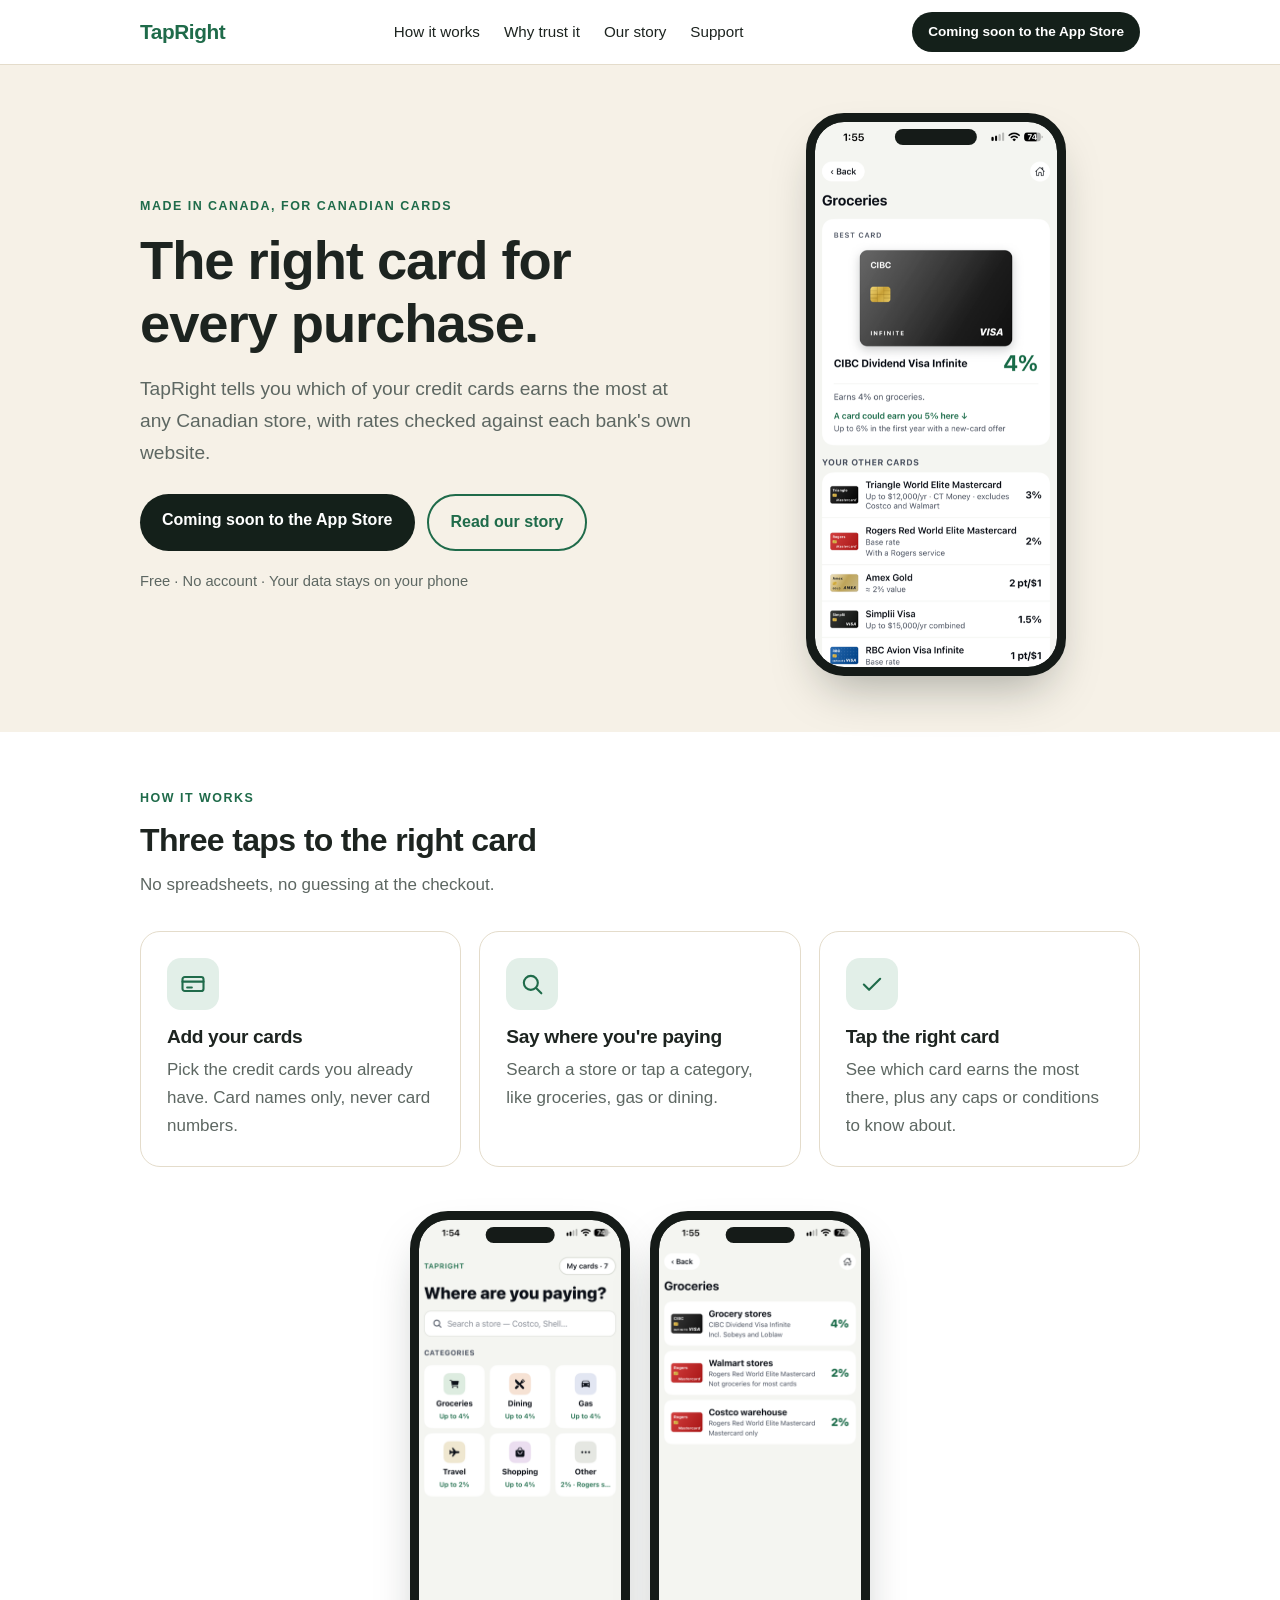
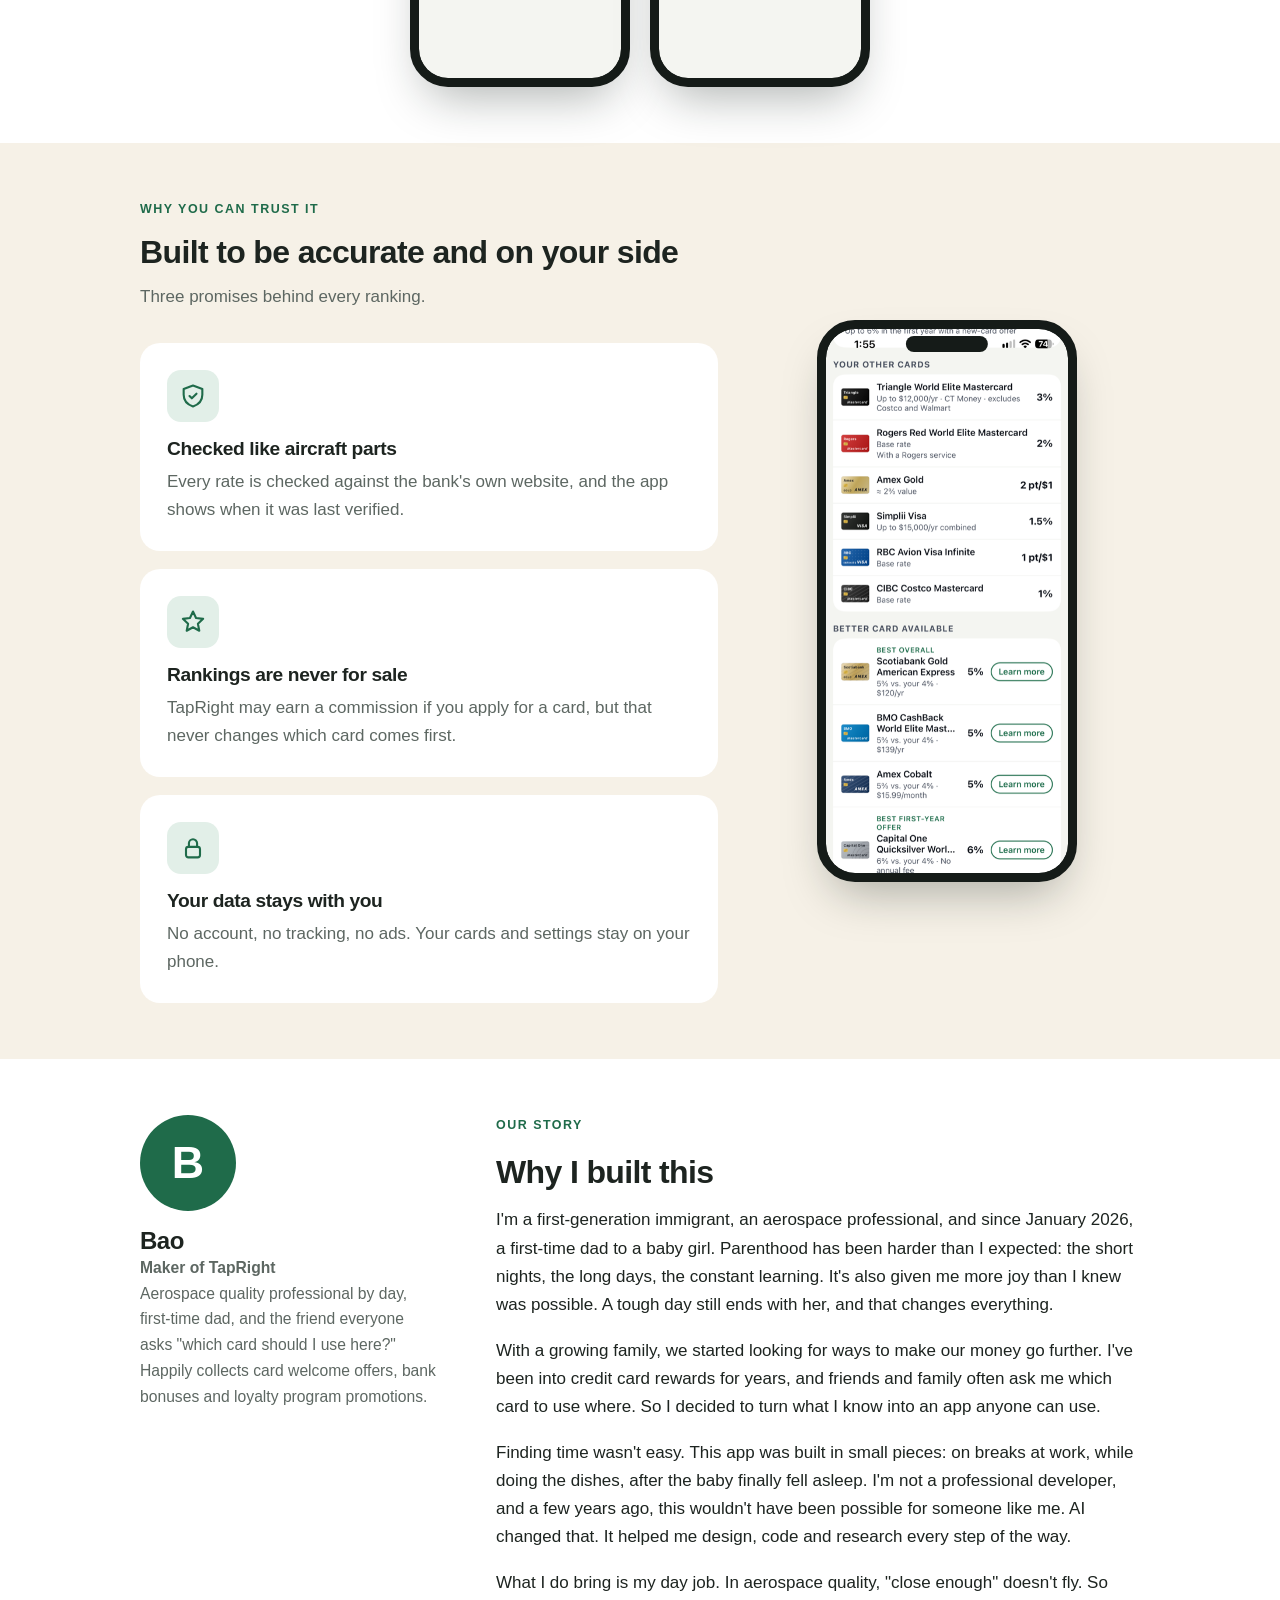
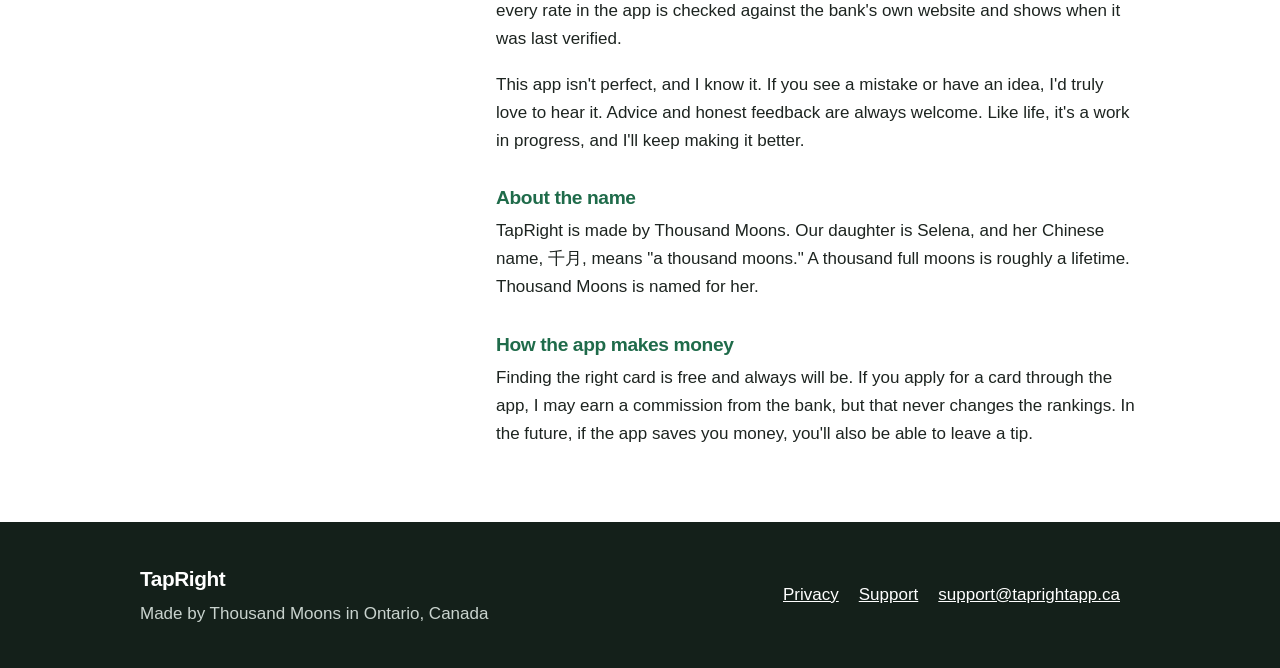
==== index.html @ f0b63909 "First version of TapRight website Co-Authored-By: Claude Sonnet 5.5 <noreply@anthropic.com>" ====
<!doctype html>
<html lang="en"><head><meta charset="utf-8"><meta name="viewport" content="width=device-width,initial-scale=1">
<title>TapRight – The right card for every purchase</title>
<meta name="description" content="TapRight tells you which of your credit cards earns the most at any Canadian store, with rates checked against each bank's own website.">
<link rel="stylesheet" href="style.css"></head><body>
<header class="site-header"><div class="wrap"><a class="brand" href="index.html">TapRight</a>
<nav><a href="index.html#how">How it works</a><a href="index.html#trust">Why trust it</a><a href="index.html#story">Our story</a><a href="support.html">Support</a></nav>
<a class="pill header-pill" href="index.html">Coming soon to the App Store</a></div></header>
<main>
<section class="beige hero"><div class="wrap">
<div>
<p class="label">Made in Canada, for Canadian cards</p>
<h1>The right card for every purchase.</h1>
<p class="lead">TapRight tells you which of your credit cards earns the most at any Canadian store, with rates checked against each bank's own website.</p>
<div class="btns"><span class="btn btn-dark">Coming soon to the App Store</span><a class="btn btn-ghost" href="#story">Read our story</a></div>
<p class="fine">Free · No account · Your data stays on your phone</p>
</div>
<div class="hero-art"><div class="phone"><img src="images/groceries.png" alt="TapRight showing the best card for groceries: CIBC Dividend Visa Infinite at 4%" width="432" height="934"></div></div>
</div></section>

<section id="how"><div class="wrap">
<p class="label">How it works</p><h2>Three taps to the right card</h2>
<p class="sub">No spreadsheets, no guessing at the checkout.</p>
<div class="cards">
<div class="card"><div class="icon"><svg viewBox="0 0 24 24" aria-hidden="true"><rect x="3" y="6" width="18" height="12" rx="2"/><path d="M3 10h18M7 15h4"/></svg></div><h3>Add your cards</h3><p>Pick the credit cards you already have. Card names only, never card numbers.</p></div>
<div class="card"><div class="icon"><svg viewBox="0 0 24 24" aria-hidden="true"><circle cx="11" cy="11" r="6"/><path d="M20 20l-4.5-4.5"/></svg></div><h3>Say where you're paying</h3><p>Search a store or tap a category, like groceries, gas or dining.</p></div>
<div class="card"><div class="icon"><svg viewBox="0 0 24 24" aria-hidden="true"><path d="M5 12.5l4.5 4.5L19 7.5"/></svg></div><h3>Tap the right card</h3><p>See which card earns the most there, plus any caps or conditions to know about.</p></div>
</div>
<div class="phones"><div class="phone"><img src="images/home.png" alt="TapRight home screen: Where are you paying?, with category tiles" width="432" height="934" loading="lazy"></div><div class="phone"><img src="images/group.png" alt="Groceries list showing the best card for grocery stores, Walmart and Costco" width="432" height="934" loading="lazy"></div></div>
</div></section>

<section id="trust" class="beige"><div class="wrap trust">
<div>
<p class="label">Why you can trust it</p><h2>Built to be accurate and on your side</h2>
<p class="sub">Three promises behind every ranking.</p>
<div class="cards">
<div class="card"><div class="icon"><svg viewBox="0 0 24 24" aria-hidden="true"><path d="M12 3l8 3v5c0 5-3.5 8.5-8 10-4.5-1.5-8-5-8-10V6z"/><path d="M9 12l2 2 4-4"/></svg></div><h3>Checked like aircraft parts</h3><p>Every rate is checked against the bank's own website, and the app shows when it was last verified.</p></div>
<div class="card"><div class="icon"><svg viewBox="0 0 24 24" aria-hidden="true"><path d="M12 3l2.6 5.6 6.1.7-4.5 4.2 1.2 6L12 16.5 6.6 19.5l1.2-6L3.3 9.3l6.1-.7z"/></svg></div><h3>Rankings are never for sale</h3><p>TapRight may earn a commission if you apply for a card, but that never changes which card comes first.</p></div>
<div class="card"><div class="icon"><svg viewBox="0 0 24 24" aria-hidden="true"><rect x="6" y="11" width="12" height="9" rx="2"/><path d="M8.5 11V8a3.5 3.5 0 017 0v3"/></svg></div><h3>Your data stays with you</h3><p>No account, no tracking, no ads. Your cards and settings stay on your phone.</p></div>
</div></div>
<div class="hero-art"><div class="phone"><img src="images/better-cards.png" alt="The Better card available list in TapRight" width="432" height="934" loading="lazy"></div></div>
</div></section>

<section id="story"><div class="wrap story">
<aside class="maker"><div class="avatar" aria-hidden="true">B</div><h3>Bao</h3><p class="role">Maker of TapRight</p>
<p>Aerospace quality professional by day, first-time dad, and the friend everyone asks "which card should I use here?" Happily collects card welcome offers, bank bonuses and loyalty program promotions.</p></aside>
<div class="story-text">
<p class="label">Our story</p><h2>Why I built this</h2>
<p>I'm a first-generation immigrant, an aerospace professional, and since January 2026, a first-time dad to a baby girl. Parenthood has been harder than I expected: the short nights, the long days, the constant learning. It's also given me more joy than I knew was possible. A tough day still ends with her, and that changes everything.</p>
<p>With a growing family, we started looking for ways to make our money go further. I've been into credit card rewards for years, and friends and family often ask me which card to use where. So I decided to turn what I know into an app anyone can use.</p>
<p>Finding time wasn't easy. This app was built in small pieces: on breaks at work, while doing the dishes, after the baby finally fell asleep. I'm not a professional developer, and a few years ago, this wouldn't have been possible for someone like me. AI changed that. It helped me design, code and research every step of the way.</p>
<p>What I do bring is my day job. In aerospace quality, "close enough" doesn't fly. So every rate in the app is checked against the bank's own website and shows when it was last verified.</p>
<p>This app isn't perfect, and I know it. If you see a mistake or have an idea, I'd truly love to hear it. Advice and honest feedback are always welcome. Like life, it's a work in progress, and I'll keep making it better.</p>
<h3>About the name</h3>
<p>TapRight is made by Thousand Moons. Our daughter is Selena, and her Chinese name, 千月, means "a thousand moons." A thousand full moons is roughly a lifetime. Thousand Moons is named for her.</p>
<h3>How the app makes money</h3>
<p>Finding the right card is free and always will be. If you apply for a card through the app, I may earn a commission from the bank, but that never changes the rankings. In the future, if the app saves you money, you'll also be able to leave a tip.</p>
</div></div></section>
</main>
<footer class="site-footer"><div class="wrap"><div><strong>TapRight</strong><p>Made by Thousand Moons in Ontario, Canada</p></div>
<div><a href="privacy.html">Privacy</a><a href="support.html">Support</a><a href="mailto:support@taprightapp.ca">support@taprightapp.ca</a></div></div></footer>
</body></html>
---- style.css ----
:root{--accent:#1F6B4A;--accent-dark:#164f37;--beige:#F6F1E7;--bg:#fff;--fg:#1d2420;--muted:#5d6762;--line:#e4dccb;--dark:#14201a;--card:#fff}
*{box-sizing:border-box}
html{scroll-behavior:smooth}
body{margin:0;background:var(--bg);color:var(--fg);font:17px/1.65 -apple-system,BlinkMacSystemFont,"Segoe UI",Roboto,Helvetica,Arial,sans-serif;-webkit-font-smoothing:antialiased}
.wrap{max-width:1040px;margin:0 auto;padding:0 20px}
a{color:var(--accent)}
h1,h2,h3{line-height:1.15;letter-spacing:-.02em;margin:0}
section{padding:56px 0}
.beige{background:var(--beige)}
.label{font-size:.78rem;font-weight:700;letter-spacing:.12em;text-transform:uppercase;color:var(--accent);margin:0 0 14px}
h2{font-size:2rem;margin-bottom:12px}
.sub{color:var(--muted);max-width:560px;margin:0 0 32px}

/* header */
.site-header{background:var(--bg);border-bottom:1px solid var(--line);position:sticky;top:0;z-index:10}
.site-header .wrap{display:flex;align-items:center;justify-content:space-between;gap:12px;height:64px}
.brand{font-weight:800;font-size:1.3rem;color:var(--accent);text-decoration:none;letter-spacing:-.02em}
nav{display:none;gap:24px}
nav a{color:var(--fg);text-decoration:none;font-size:.95rem;font-weight:500}
nav a:hover{color:var(--accent)}
.pill{display:inline-block;background:var(--dark);color:#fff;padding:9px 16px;border-radius:999px;font-weight:600;font-size:.85rem;text-decoration:none;white-space:nowrap}
.header-pill{display:none}
@media(min-width:560px){.header-pill{display:inline-block}}
@media(min-width:860px){nav{display:flex}}

/* buttons */
.btns{display:flex;flex-wrap:wrap;gap:12px;margin:0 0 18px}
.btn{display:inline-block;padding:13px 22px;border-radius:999px;font-weight:600;text-decoration:none;font-size:1rem}
.btn-dark{background:var(--dark);color:#fff}
.btn-ghost{border:2px solid var(--accent);color:var(--accent)}
.btn-ghost:hover{background:var(--accent);color:#fff}

/* hero */
.hero{padding:48px 0 56px}
.hero .wrap{display:grid;gap:40px;align-items:center}
.hero h1{font-size:2.6rem;margin-bottom:18px}
.lead{font-size:1.2rem;color:var(--muted);margin:0 0 26px}
.fine{font-size:.92rem;color:var(--muted);margin:0}
.hero-art{display:flex;justify-content:center}
@media(min-width:860px){.hero .wrap{grid-template-columns:1.15fr .85fr}.hero h1{font-size:3.4rem}}

/* phone frame */
.phone{width:min(260px,70vw);aspect-ratio:1284/2778;position:relative;border:9px solid #151b18;border-radius:38px;background:#151b18;overflow:hidden;box-shadow:0 24px 48px -16px rgba(20,32,26,.35)}
.phone::before{content:"";position:absolute;top:7px;left:50%;transform:translateX(-50%);width:34%;height:16px;background:#151b18;border-radius:999px;z-index:2}
.phone img{display:block;width:100%;height:100%;object-fit:cover;border-radius:29px}
.phones{display:flex;justify-content:center;gap:20px;flex-wrap:wrap;margin-top:44px}
.phones .phone{width:min(220px,42vw)}

/* cards */
.cards{display:grid;gap:18px}
@media(min-width:760px){.cards{grid-template-columns:repeat(3,1fr)}}
.card{background:var(--card);border:1px solid var(--line);border-radius:20px;padding:26px}
.beige .card{border-color:transparent}
.card h3{font-size:1.2rem;margin:16px 0 8px}
.card p{margin:0;color:var(--muted)}
.icon{width:52px;height:52px;border-radius:14px;background:#e2efe8;display:flex;align-items:center;justify-content:center}
.icon svg{width:28px;height:28px;stroke:var(--accent);fill:none;stroke-width:1.8;stroke-linecap:round;stroke-linejoin:round}
.trust{display:grid;gap:36px;align-items:center}
.trust .cards{grid-template-columns:1fr}
.trust .hero-art{order:-1}
@media(min-width:860px){.trust{grid-template-columns:1.2fr .8fr}.trust .hero-art{order:0}}

/* story */
.story{display:grid;gap:36px}
@media(min-width:860px){.story{grid-template-columns:300px 1fr;gap:56px}.maker{position:sticky;top:96px;align-self:start}}
.avatar{width:96px;height:96px;border-radius:50%;background:var(--accent);color:#fff;font-size:2.8rem;font-weight:700;display:flex;align-items:center;justify-content:center;margin-bottom:16px}
.maker h3{font-size:1.5rem}
.role{color:var(--accent);font-weight:600;margin:2px 0 14px}
.maker p{color:var(--muted);margin:0;font-size:.98rem}
.story-text h2{margin-bottom:16px}
.story-text p{margin:0 0 18px;max-width:640px}
.story-text h3{font-size:1.2rem;margin:32px 0 8px;color:var(--accent)}

/* footer */
.site-footer{background:var(--dark);color:#c9d3ce;padding:40px 0}
.site-footer .wrap{display:grid;gap:18px}
.site-footer strong{color:#fff;font-size:1.3rem;letter-spacing:-.02em}
.site-footer p{margin:4px 0 0}
.site-footer a{color:#fff;margin-right:20px}
@media(min-width:760px){.site-footer .wrap{grid-template-columns:1fr auto;align-items:center}}

/* doc pages */
.doc{padding:44px 0 64px;max-width:720px}
.doc h1{font-size:2.3rem;margin-bottom:12px}
.doc h2{font-size:1.4rem;margin:36px 0 8px;color:var(--accent)}
.doc ul{padding-left:22px}
.doc .note{background:var(--beige);border-left:4px solid var(--accent);padding:2px 18px;border-radius:8px}
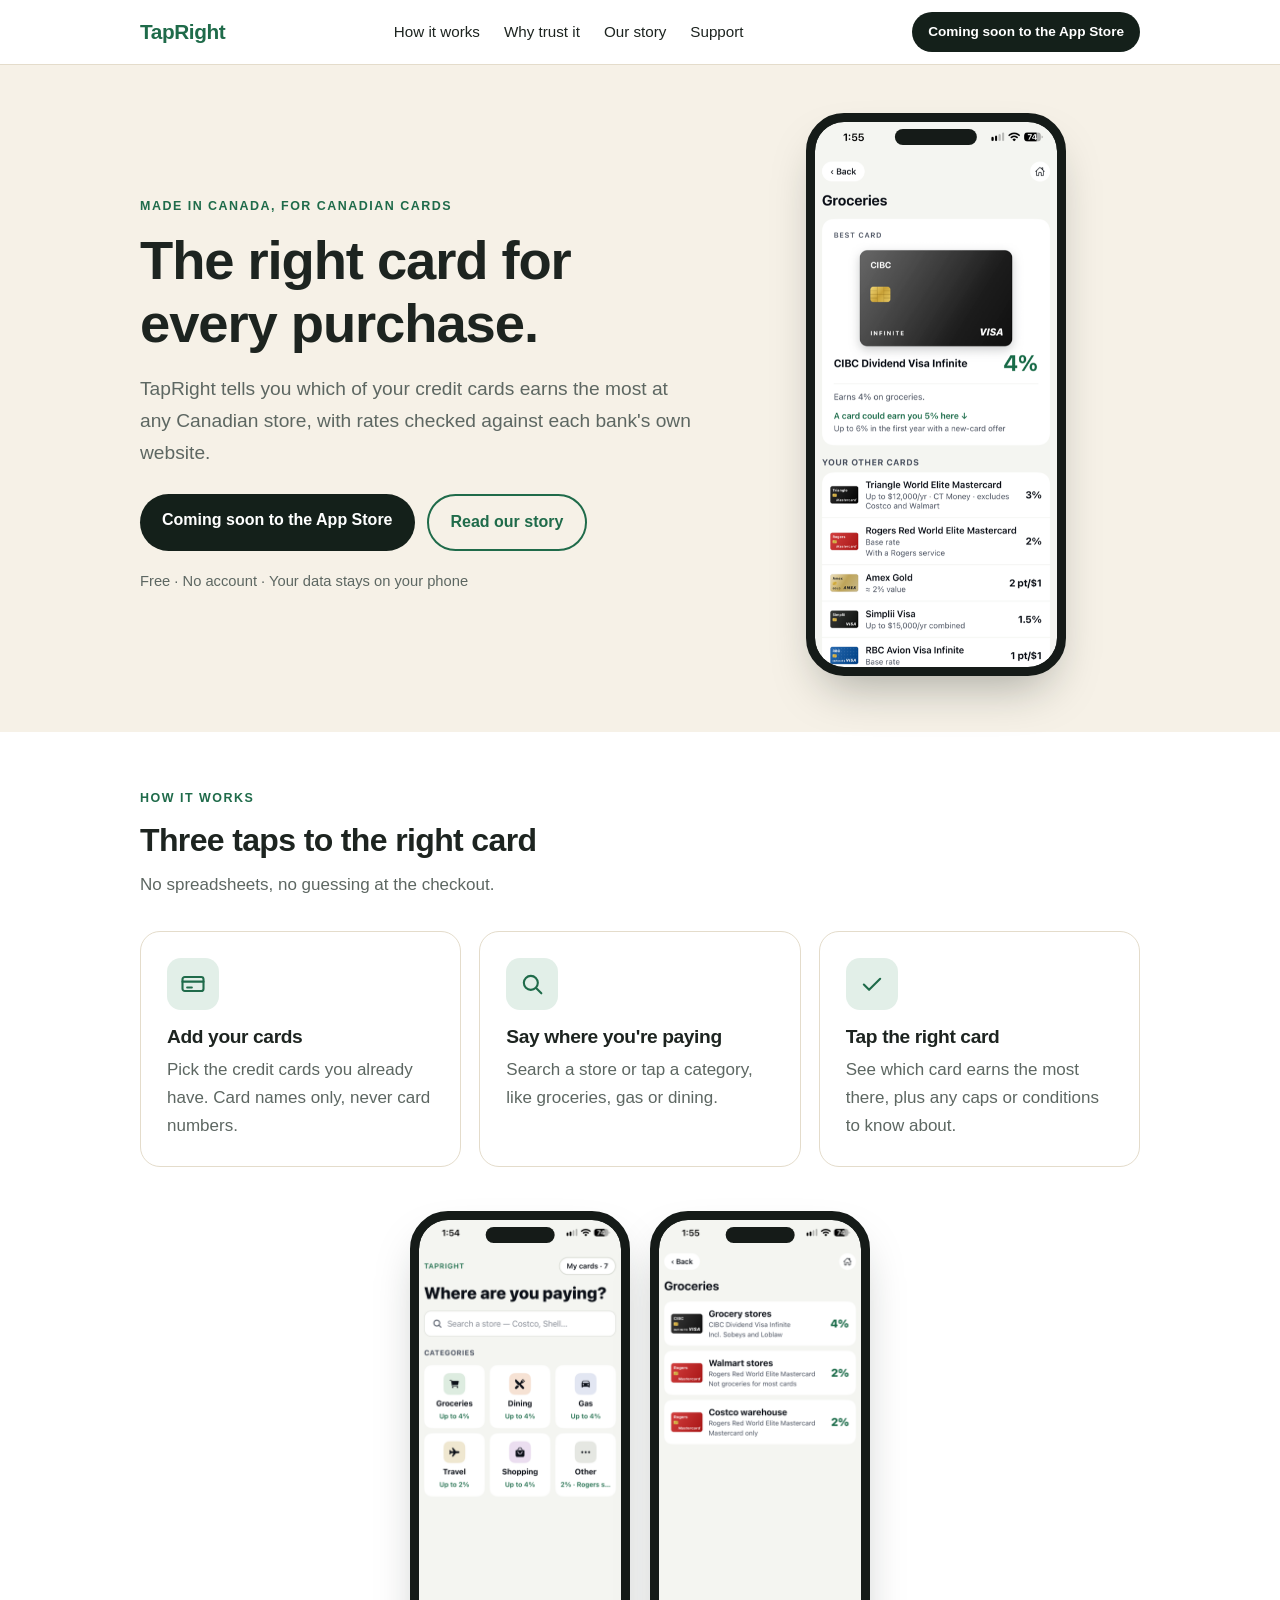
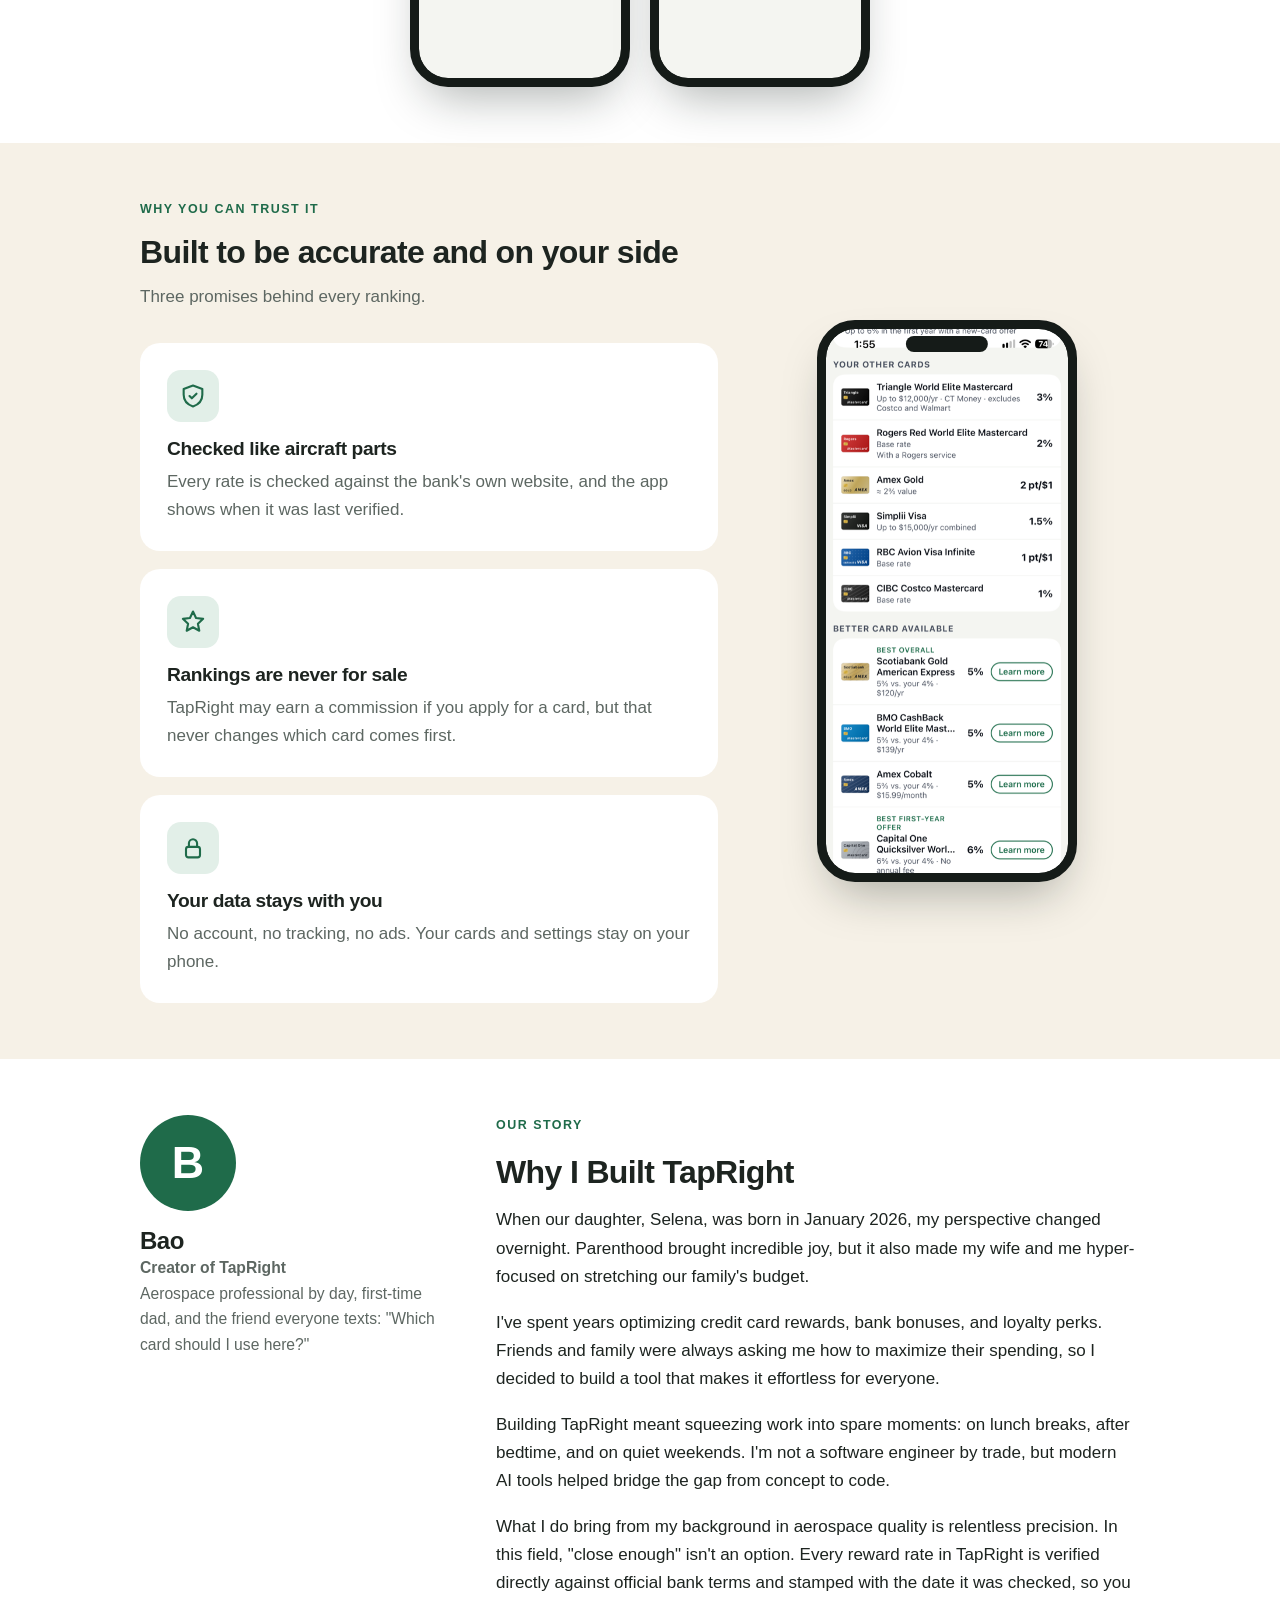
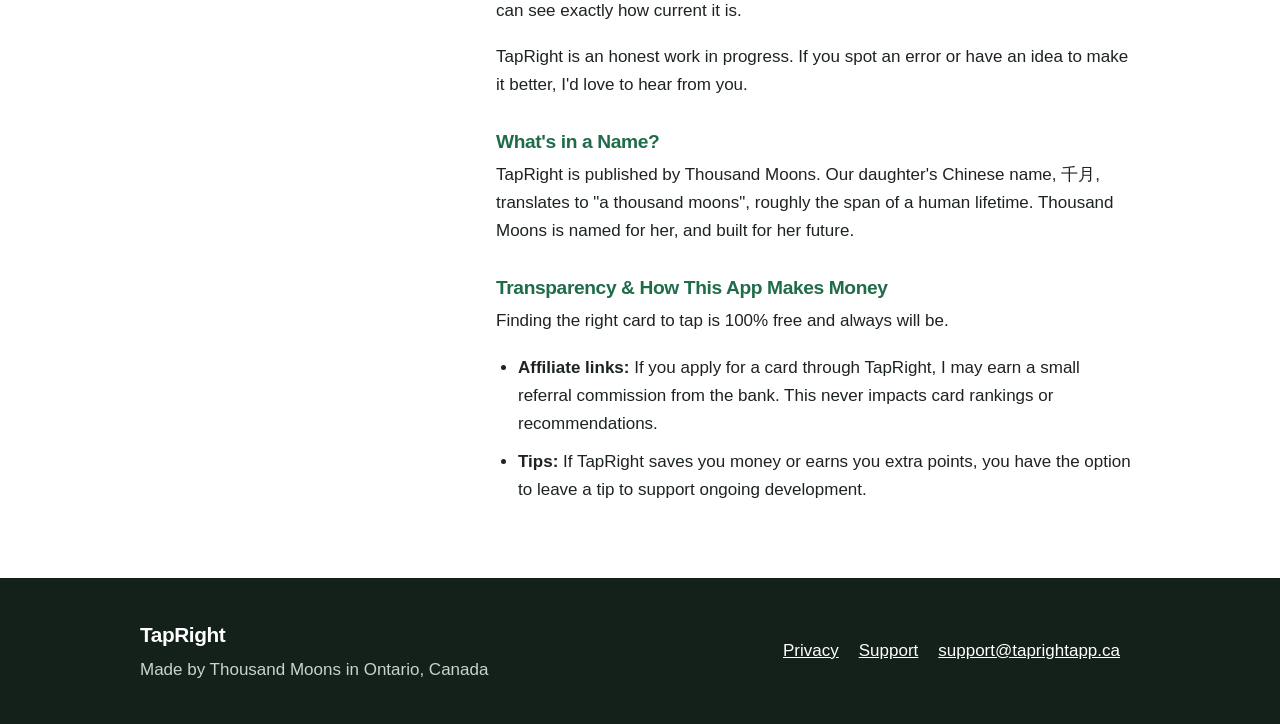
==== commit f05284ec: "Update story section with new copy and profile Co-Authored-By: Claude Sonnet 5.5 <noreply@anthropic." ====
--- a/index.html
+++ b/index.html
@@ -42,20 +42,24 @@
 </div></section>
 
 <section id="story"><div class="wrap story">
-<aside class="maker"><div class="avatar" aria-hidden="true">B</div><h3>Bao</h3><p class="role">Maker of TapRight</p>
-<p>Aerospace quality professional by day, first-time dad, and the friend everyone asks "which card should I use here?" Happily collects card welcome offers, bank bonuses and loyalty program promotions.</p></aside>
+<aside class="maker"><div class="avatar" aria-hidden="true">B</div><h3>Bao</h3><p class="role">Creator of TapRight</p>
+<p>Aerospace professional by day, first-time dad, and the friend everyone texts: "Which card should I use here?"</p></aside>
 <div class="story-text">
-<p class="label">Our story</p><h2>Why I built this</h2>
-<p>I'm a first-generation immigrant, an aerospace professional, and since January 2026, a first-time dad to a baby girl. Parenthood has been harder than I expected: the short nights, the long days, the constant learning. It's also given me more joy than I knew was possible. A tough day still ends with her, and that changes everything.</p>
-<p>With a growing family, we started looking for ways to make our money go further. I've been into credit card rewards for years, and friends and family often ask me which card to use where. So I decided to turn what I know into an app anyone can use.</p>
-<p>Finding time wasn't easy. This app was built in small pieces: on breaks at work, while doing the dishes, after the baby finally fell asleep. I'm not a professional developer, and a few years ago, this wouldn't have been possible for someone like me. AI changed that. It helped me design, code and research every step of the way.</p>
-<p>What I do bring is my day job. In aerospace quality, "close enough" doesn't fly. So every rate in the app is checked against the bank's own website and shows when it was last verified.</p>
-<p>This app isn't perfect, and I know it. If you see a mistake or have an idea, I'd truly love to hear it. Advice and honest feedback are always welcome. Like life, it's a work in progress, and I'll keep making it better.</p>
-<h3>About the name</h3>
-<p>TapRight is made by Thousand Moons. Our daughter is Selena, and her Chinese name, 千月, means "a thousand moons." A thousand full moons is roughly a lifetime. Thousand Moons is named for her.</p>
-<h3>How the app makes money</h3>
-<p>Finding the right card is free and always will be. If you apply for a card through the app, I may earn a commission from the bank, but that never changes the rankings. In the future, if the app saves you money, you'll also be able to leave a tip.</p>
-</div></div></section>
+<p class="label">Our story</p><h2>Why I Built TapRight</h2>
+<p>When our daughter, Selena, was born in January 2026, my perspective changed overnight. Parenthood brought incredible joy, but it also made my wife and me hyper-focused on stretching our family's budget.</p>
+<p>I've spent years optimizing credit card rewards, bank bonuses, and loyalty perks. Friends and family were always asking me how to maximize their spending, so I decided to build a tool that makes it effortless for everyone.</p>
+<p>Building TapRight meant squeezing work into spare moments: on lunch breaks, after bedtime, and on quiet weekends. I'm not a software engineer by trade, but modern AI tools helped bridge the gap from concept to code.</p>
+<p>What I do bring from my background in aerospace quality is relentless precision. In this field, "close enough" isn't an option. Every reward rate in TapRight is verified directly against official bank terms and stamped with the date it was checked, so you can see exactly how current it is.</p>
+<p>TapRight is an honest work in progress. If you spot an error or have an idea to make it better, I'd love to hear from you.</p>
+<h3>What's in a Name?</h3>
+<p>TapRight is published by Thousand Moons. Our daughter's Chinese name, 千月, translates to "a thousand moons", roughly the span of a human lifetime. Thousand Moons is named for her, and built for her future.</p>
+<h3>Transparency &amp; How This App Makes Money</h3>
+<p>Finding the right card to tap is 100% free and always will be.</p>
+<ul>
+<li><strong>Affiliate links:</strong> If you apply for a card through TapRight, I may earn a small referral commission from the bank. This never impacts card rankings or recommendations.</li>
+<li><strong>Tips:</strong> If TapRight saves you money or earns you extra points, you have the option to leave a tip to support ongoing development.</li>
+</ul>
+</div></section>
 </main>
 <footer class="site-footer"><div class="wrap"><div><strong>TapRight</strong><p>Made by Thousand Moons in Ontario, Canada</p></div>
 <div><a href="privacy.html">Privacy</a><a href="support.html">Support</a><a href="mailto:support@taprightapp.ca">support@taprightapp.ca</a></div></div></footer>
--- a/style.css
+++ b/style.css
@@ -85,3 +85,4 @@
 .doc h2{font-size:1.4rem;margin:36px 0 8px;color:var(--accent)}
 .doc ul{padding-left:22px}
 .doc .note{background:var(--beige);border-left:4px solid var(--accent);padding:2px 18px;border-radius:8px}
+.story-text ul{margin:0 0 18px;padding-left:22px;max-width:640px}.story-text li{margin-bottom:10px}
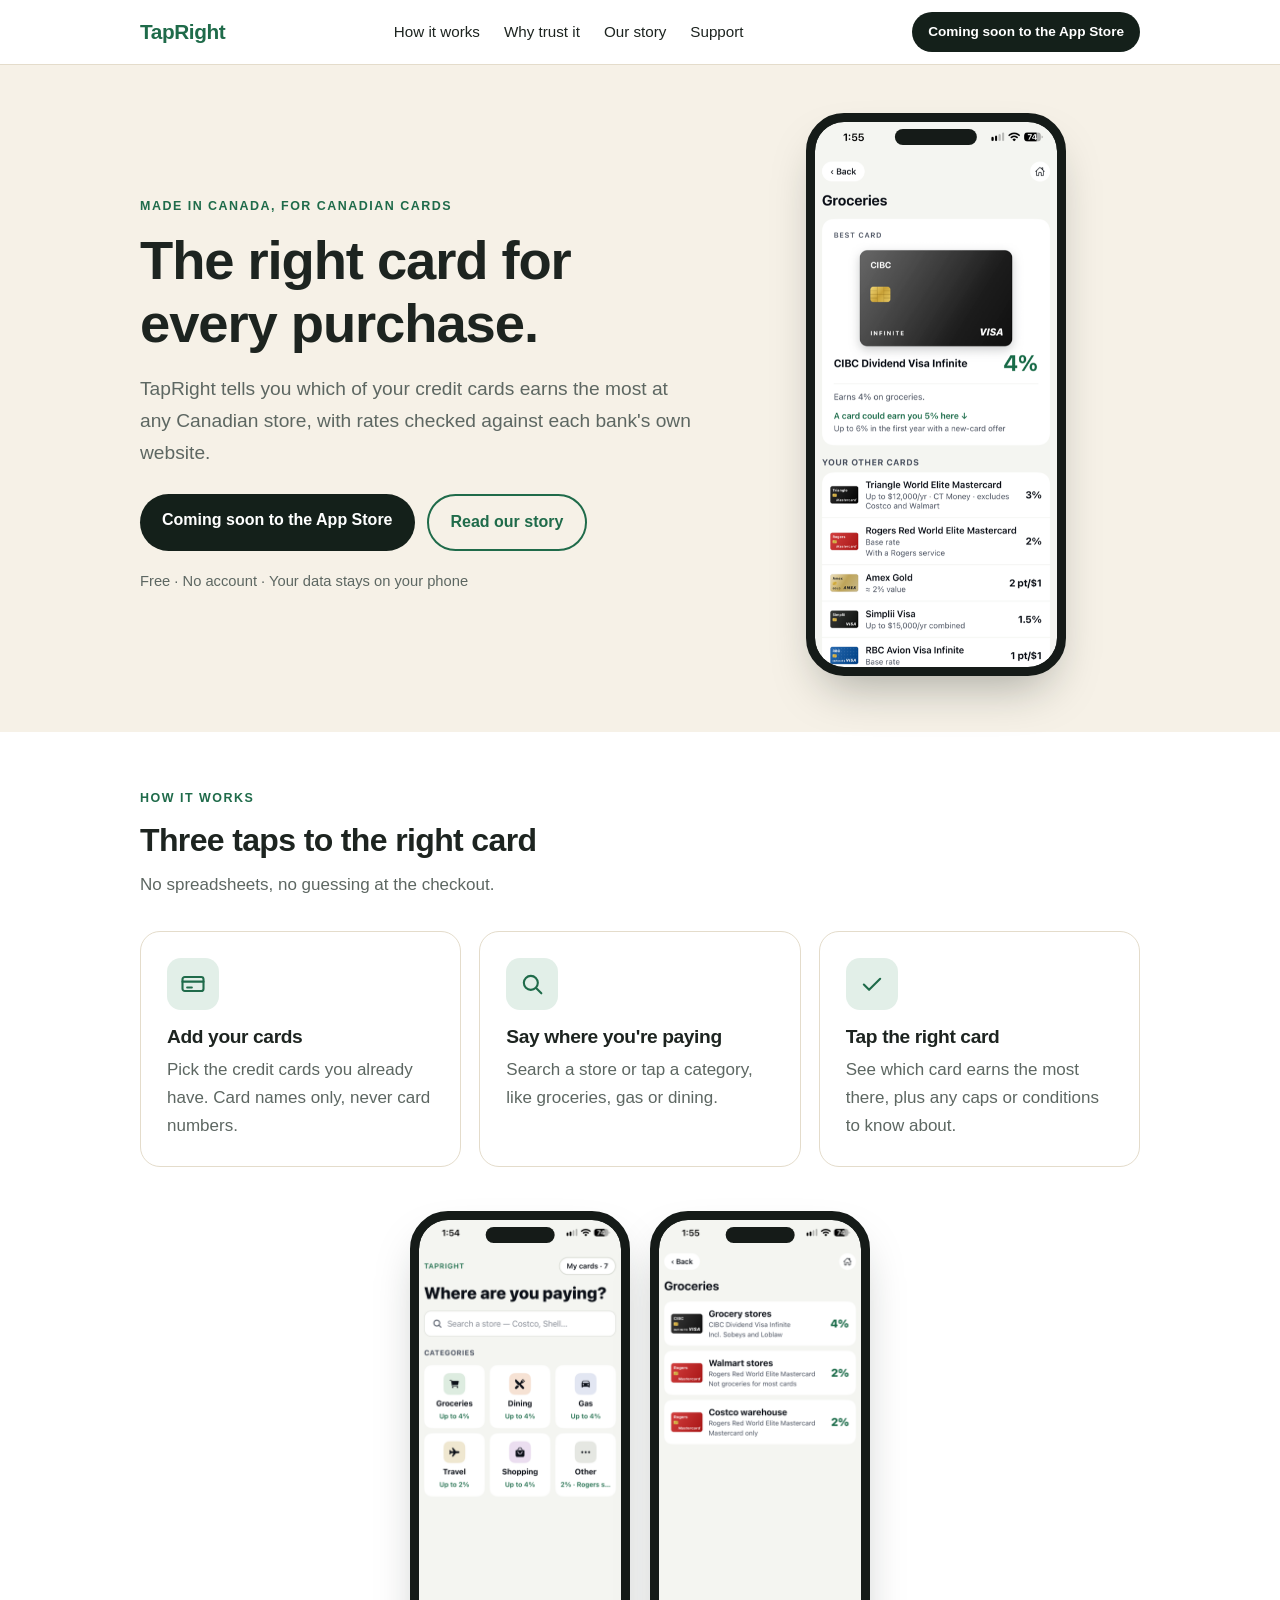
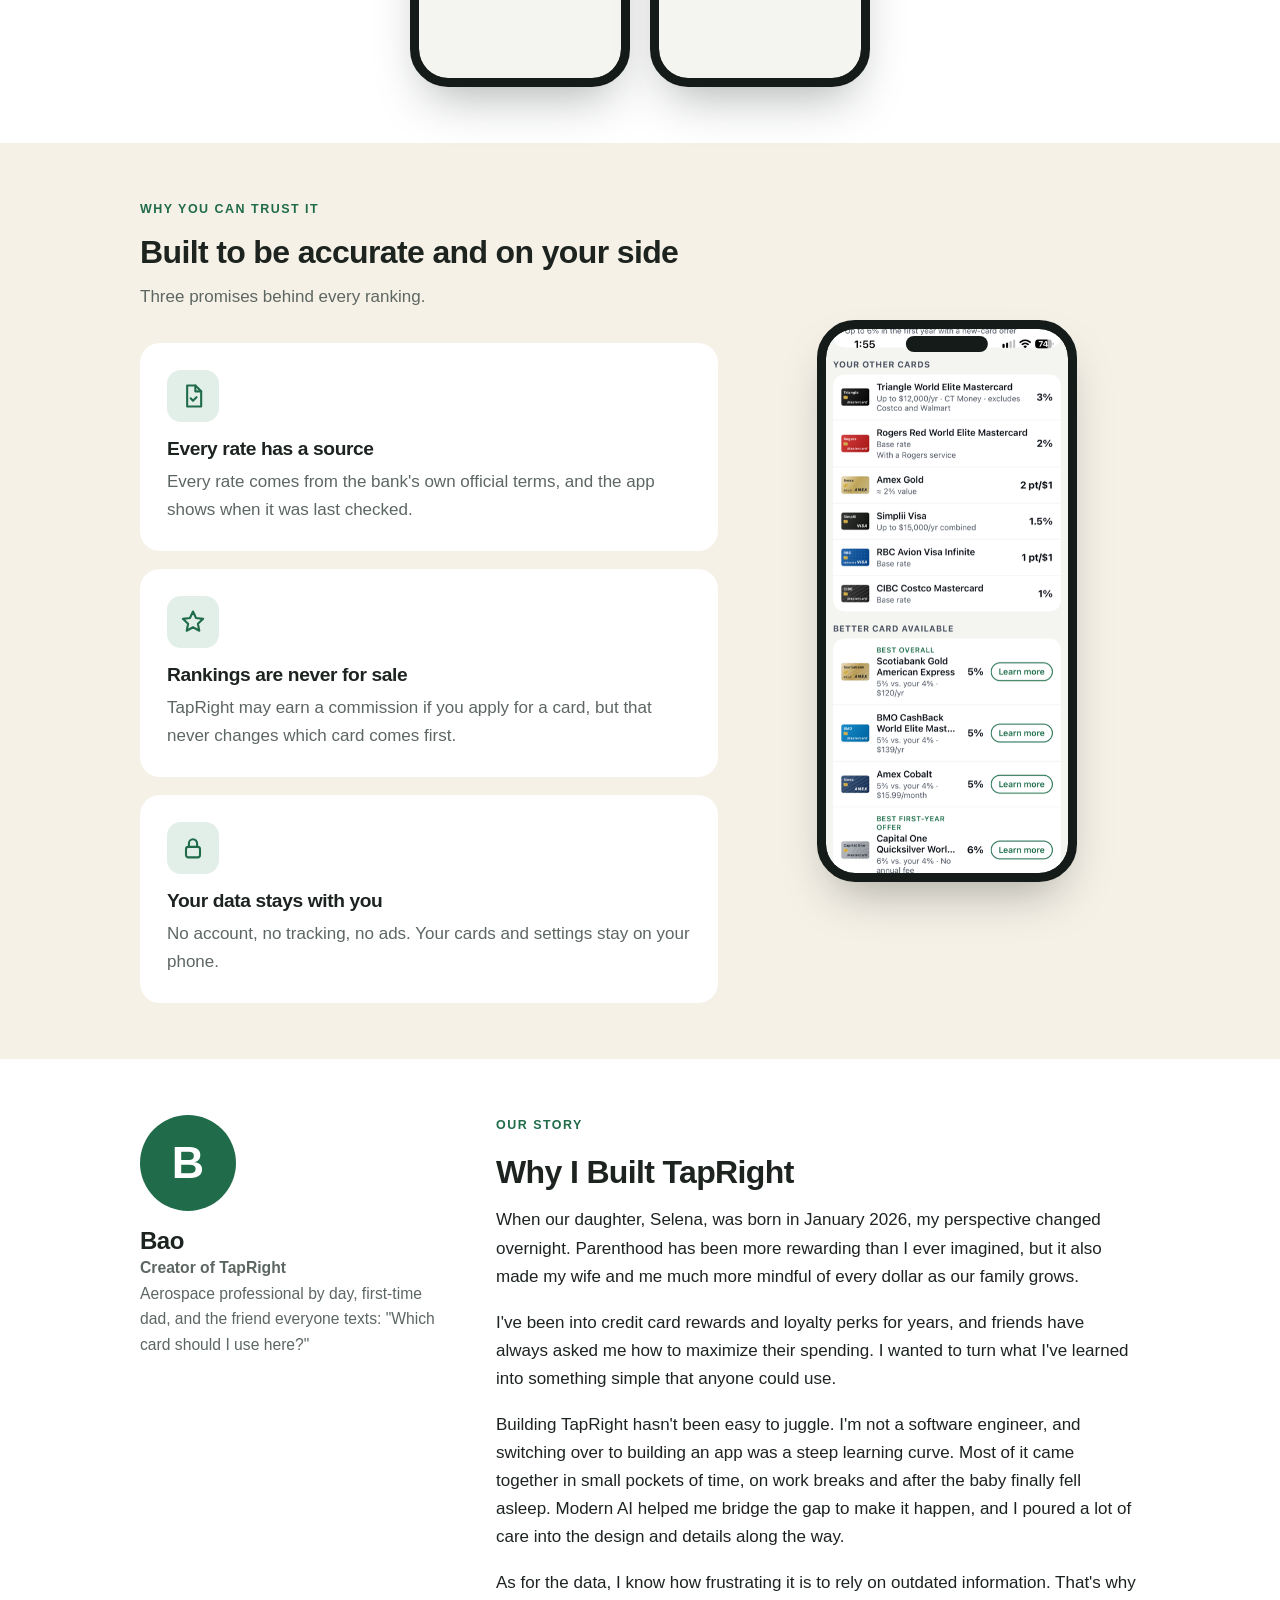
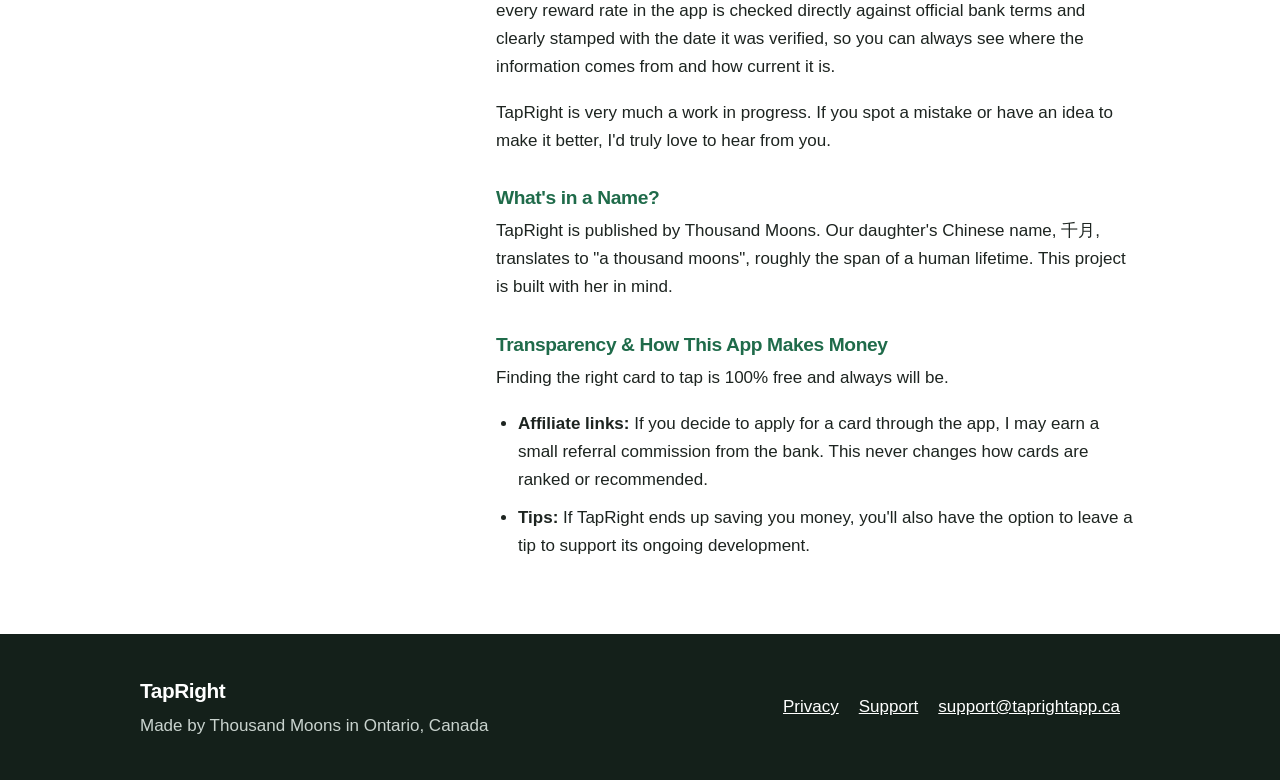
==== commit c7734199: "Revise story copy and rename trust card to "Every rate has a source" Co-Authored-By: Claude Sonnet 5" ====
--- a/index.html
+++ b/index.html
@@ -34,7 +34,7 @@
 <p class="label">Why you can trust it</p><h2>Built to be accurate and on your side</h2>
 <p class="sub">Three promises behind every ranking.</p>
 <div class="cards">
-<div class="card"><div class="icon"><svg viewBox="0 0 24 24" aria-hidden="true"><path d="M12 3l8 3v5c0 5-3.5 8.5-8 10-4.5-1.5-8-5-8-10V6z"/><path d="M9 12l2 2 4-4"/></svg></div><h3>Checked like aircraft parts</h3><p>Every rate is checked against the bank's own website, and the app shows when it was last verified.</p></div>
+<div class="card"><div class="icon"><svg viewBox="0 0 24 24" aria-hidden="true"><path d="M7 3h7l5 5v13H7z"/><path d="M14 3v5h5M10 14l2 2 3-3"/></svg></div><h3>Every rate has a source</h3><p>Every rate comes from the bank's own official terms, and the app shows when it was last checked.</p></div>
 <div class="card"><div class="icon"><svg viewBox="0 0 24 24" aria-hidden="true"><path d="M12 3l2.6 5.6 6.1.7-4.5 4.2 1.2 6L12 16.5 6.6 19.5l1.2-6L3.3 9.3l6.1-.7z"/></svg></div><h3>Rankings are never for sale</h3><p>TapRight may earn a commission if you apply for a card, but that never changes which card comes first.</p></div>
 <div class="card"><div class="icon"><svg viewBox="0 0 24 24" aria-hidden="true"><rect x="6" y="11" width="12" height="9" rx="2"/><path d="M8.5 11V8a3.5 3.5 0 017 0v3"/></svg></div><h3>Your data stays with you</h3><p>No account, no tracking, no ads. Your cards and settings stay on your phone.</p></div>
 </div></div>
@@ -46,18 +46,18 @@
 <p>Aerospace professional by day, first-time dad, and the friend everyone texts: "Which card should I use here?"</p></aside>
 <div class="story-text">
 <p class="label">Our story</p><h2>Why I Built TapRight</h2>
-<p>When our daughter, Selena, was born in January 2026, my perspective changed overnight. Parenthood brought incredible joy, but it also made my wife and me hyper-focused on stretching our family's budget.</p>
-<p>I've spent years optimizing credit card rewards, bank bonuses, and loyalty perks. Friends and family were always asking me how to maximize their spending, so I decided to build a tool that makes it effortless for everyone.</p>
-<p>Building TapRight meant squeezing work into spare moments: on lunch breaks, after bedtime, and on quiet weekends. I'm not a software engineer by trade, but modern AI tools helped bridge the gap from concept to code.</p>
-<p>What I do bring from my background in aerospace quality is relentless precision. In this field, "close enough" isn't an option. Every reward rate in TapRight is verified directly against official bank terms and stamped with the date it was checked, so you can see exactly how current it is.</p>
-<p>TapRight is an honest work in progress. If you spot an error or have an idea to make it better, I'd love to hear from you.</p>
+<p>When our daughter, Selena, was born in January 2026, my perspective changed overnight. Parenthood has been more rewarding than I ever imagined, but it also made my wife and me much more mindful of every dollar as our family grows.</p>
+<p>I've been into credit card rewards and loyalty perks for years, and friends have always asked me how to maximize their spending. I wanted to turn what I've learned into something simple that anyone could use.</p>
+<p>Building TapRight hasn't been easy to juggle. I'm not a software engineer, and switching over to building an app was a steep learning curve. Most of it came together in small pockets of time, on work breaks and after the baby finally fell asleep. Modern AI helped me bridge the gap to make it happen, and I poured a lot of care into the design and details along the way.</p>
+<p>As for the data, I know how frustrating it is to rely on outdated information. That's why every reward rate in the app is checked directly against official bank terms and clearly stamped with the date it was verified, so you can always see where the information comes from and how current it is.</p>
+<p>TapRight is very much a work in progress. If you spot a mistake or have an idea to make it better, I'd truly love to hear from you.</p>
 <h3>What's in a Name?</h3>
-<p>TapRight is published by Thousand Moons. Our daughter's Chinese name, 千月, translates to "a thousand moons", roughly the span of a human lifetime. Thousand Moons is named for her, and built for her future.</p>
+<p>TapRight is published by Thousand Moons. Our daughter's Chinese name, 千月, translates to "a thousand moons", roughly the span of a human lifetime. This project is built with her in mind.</p>
 <h3>Transparency &amp; How This App Makes Money</h3>
 <p>Finding the right card to tap is 100% free and always will be.</p>
 <ul>
-<li><strong>Affiliate links:</strong> If you apply for a card through TapRight, I may earn a small referral commission from the bank. This never impacts card rankings or recommendations.</li>
-<li><strong>Tips:</strong> If TapRight saves you money or earns you extra points, you have the option to leave a tip to support ongoing development.</li>
+<li><strong>Affiliate links:</strong> If you decide to apply for a card through the app, I may earn a small referral commission from the bank. This never changes how cards are ranked or recommended.</li>
+<li><strong>Tips:</strong> If TapRight ends up saving you money, you'll also have the option to leave a tip to support its ongoing development.</li>
 </ul>
 </div></section>
 </main>
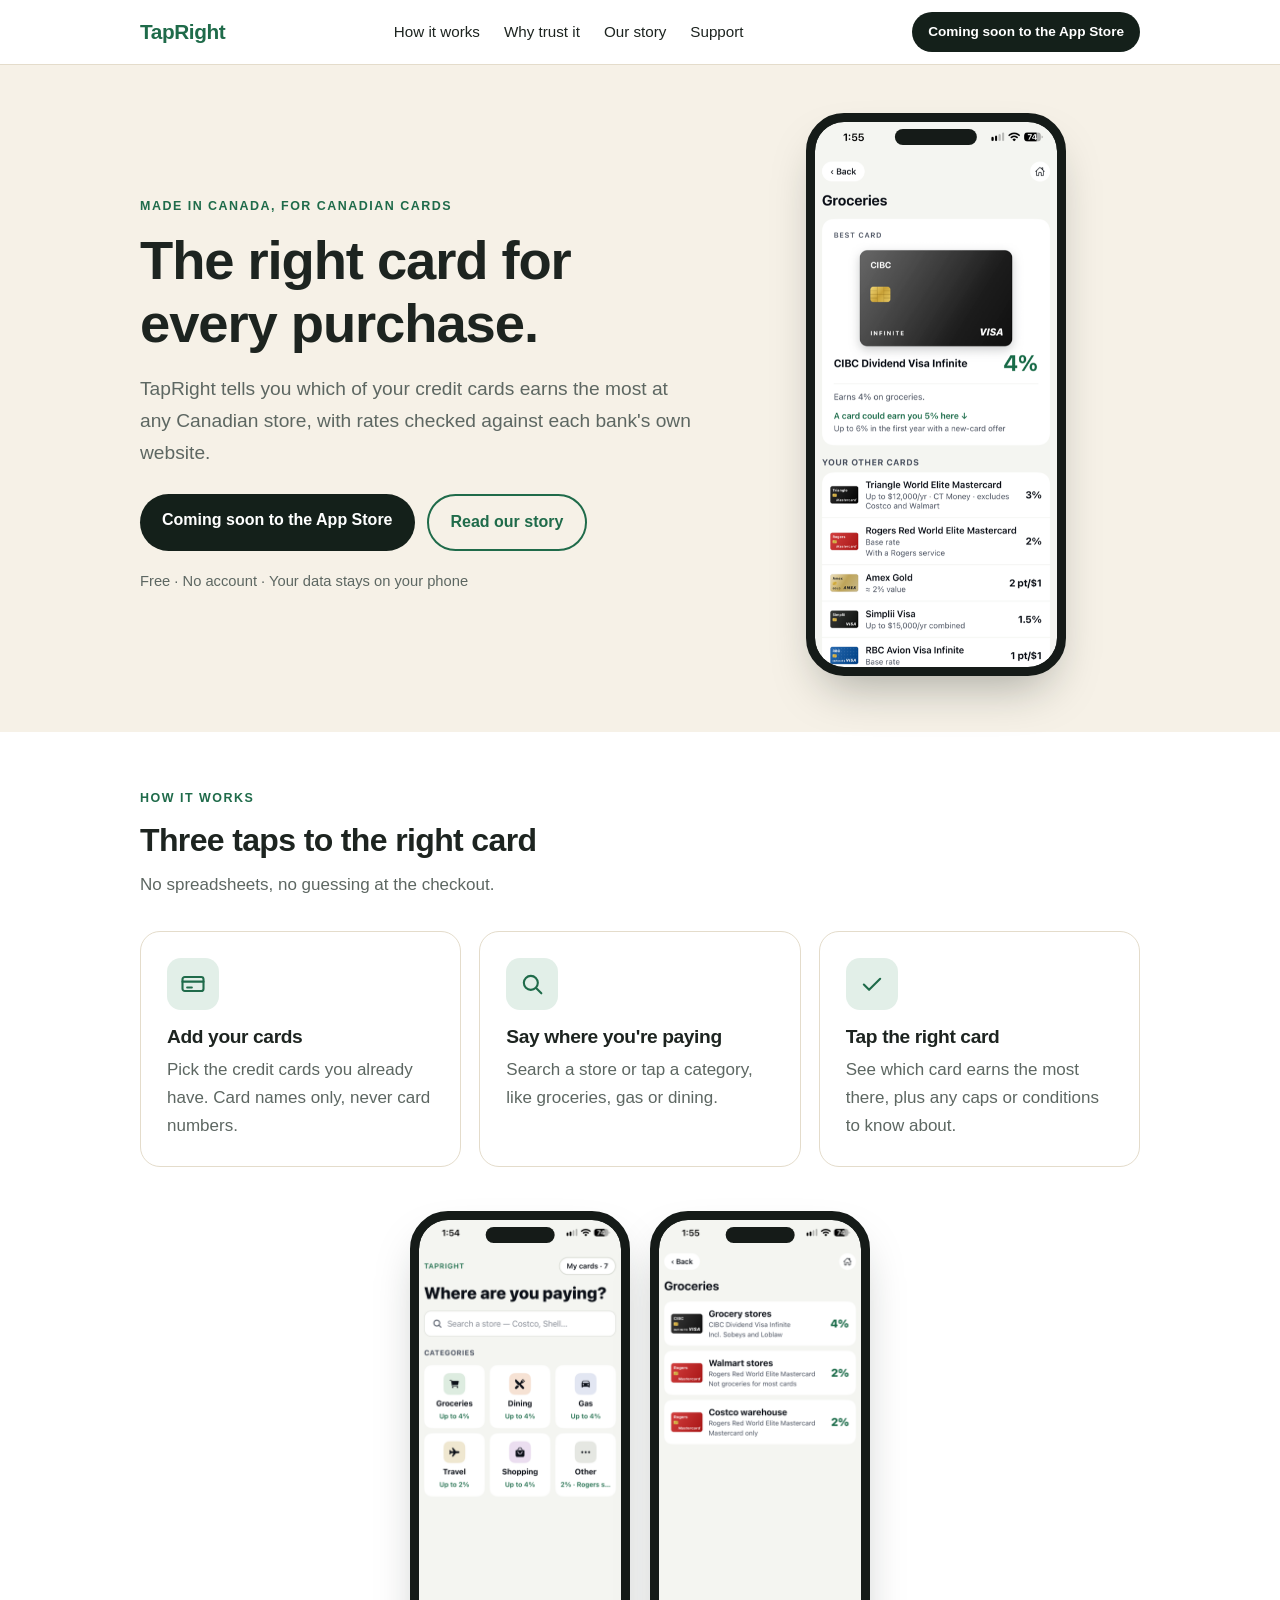
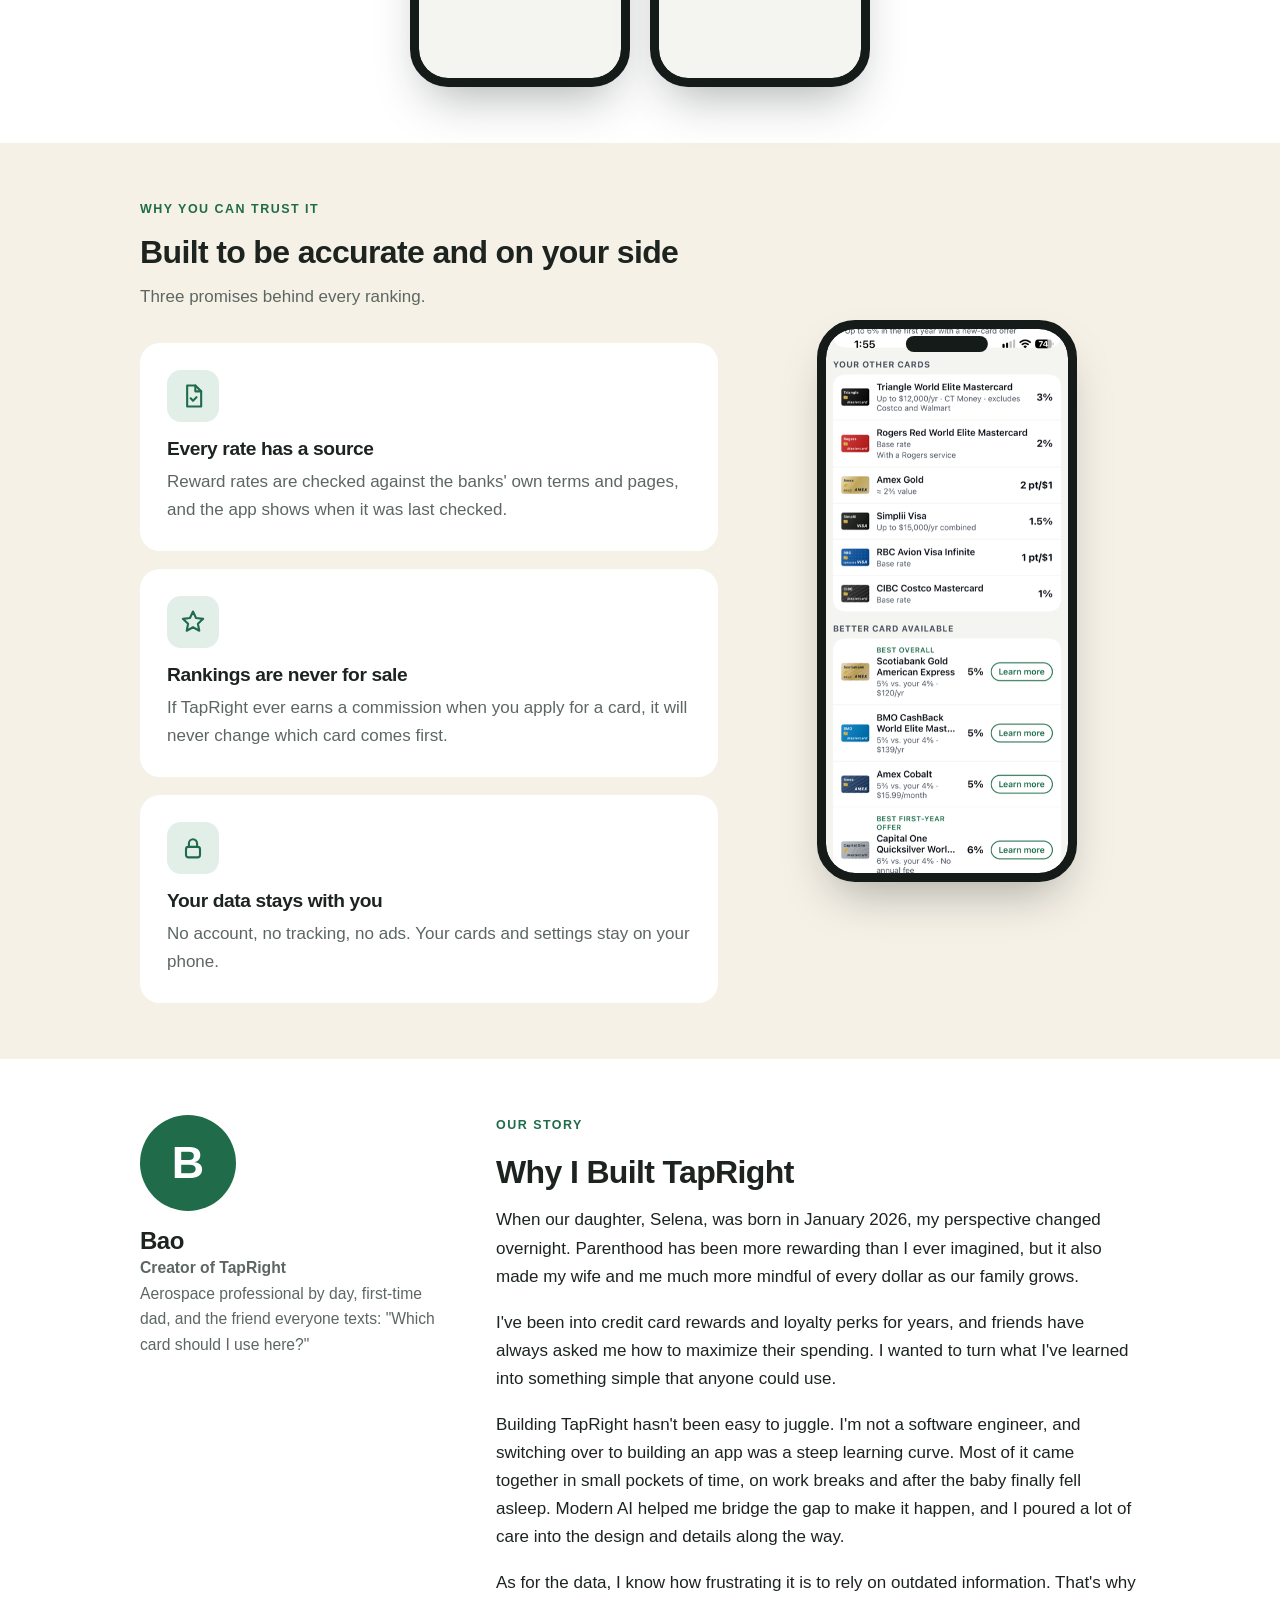
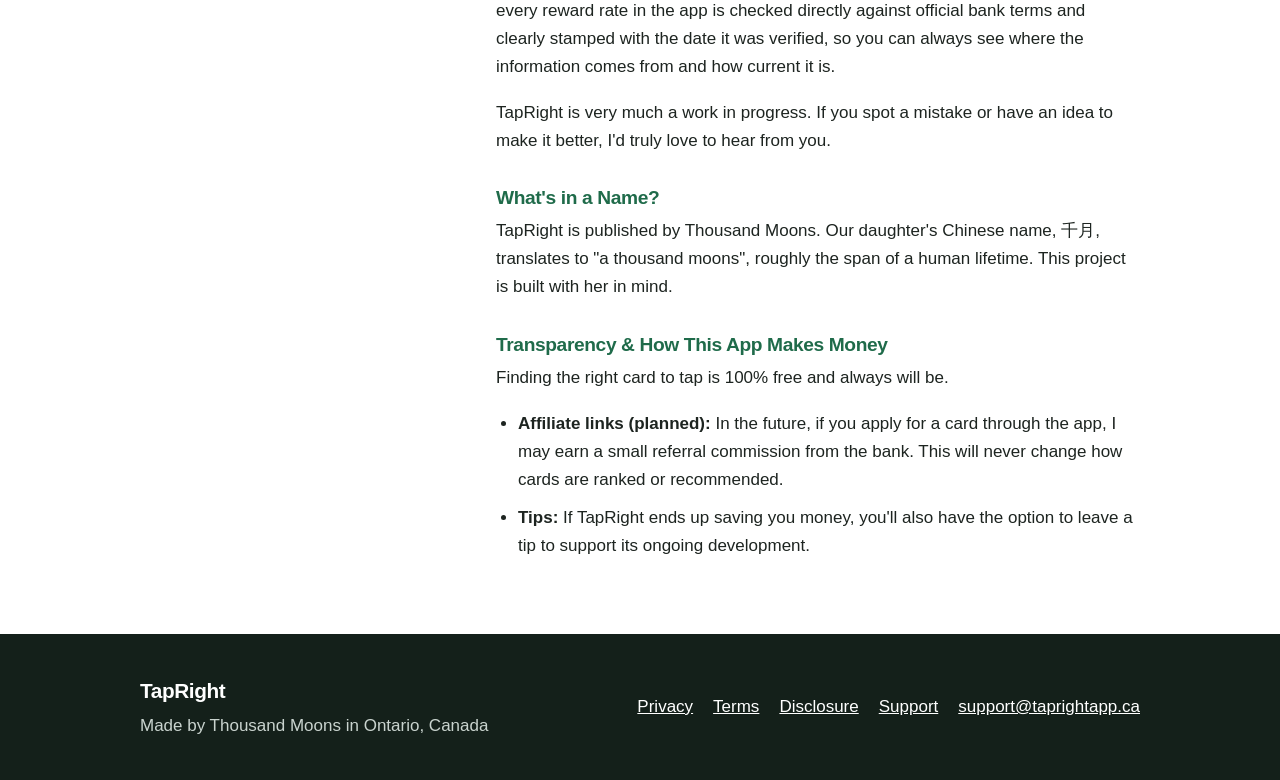
==== commit 5c3f9815: "Affiliate-network readiness: future-tense affiliate wording, rate claim matches App Store listing, D" ====
--- a/index.html
+++ b/index.html
@@ -34,8 +34,8 @@
 <p class="label">Why you can trust it</p><h2>Built to be accurate and on your side</h2>
 <p class="sub">Three promises behind every ranking.</p>
 <div class="cards">
-<div class="card"><div class="icon"><svg viewBox="0 0 24 24" aria-hidden="true"><path d="M7 3h7l5 5v13H7z"/><path d="M14 3v5h5M10 14l2 2 3-3"/></svg></div><h3>Every rate has a source</h3><p>Every rate comes from the bank's own official terms, and the app shows when it was last checked.</p></div>
-<div class="card"><div class="icon"><svg viewBox="0 0 24 24" aria-hidden="true"><path d="M12 3l2.6 5.6 6.1.7-4.5 4.2 1.2 6L12 16.5 6.6 19.5l1.2-6L3.3 9.3l6.1-.7z"/></svg></div><h3>Rankings are never for sale</h3><p>TapRight may earn a commission if you apply for a card, but that never changes which card comes first.</p></div>
+<div class="card"><div class="icon"><svg viewBox="0 0 24 24" aria-hidden="true"><path d="M7 3h7l5 5v13H7z"/><path d="M14 3v5h5M10 14l2 2 3-3"/></svg></div><h3>Every rate has a source</h3><p>Reward rates are checked against the banks' own terms and pages, and the app shows when it was last checked.</p></div>
+<div class="card"><div class="icon"><svg viewBox="0 0 24 24" aria-hidden="true"><path d="M12 3l2.6 5.6 6.1.7-4.5 4.2 1.2 6L12 16.5 6.6 19.5l1.2-6L3.3 9.3l6.1-.7z"/></svg></div><h3>Rankings are never for sale</h3><p>If TapRight ever earns a commission when you apply for a card, it will never change which card comes first.</p></div>
 <div class="card"><div class="icon"><svg viewBox="0 0 24 24" aria-hidden="true"><rect x="6" y="11" width="12" height="9" rx="2"/><path d="M8.5 11V8a3.5 3.5 0 017 0v3"/></svg></div><h3>Your data stays with you</h3><p>No account, no tracking, no ads. Your cards and settings stay on your phone.</p></div>
 </div></div>
 <div class="hero-art"><div class="phone"><img src="images/better-cards.png" alt="The Better card available list in TapRight" width="432" height="934" loading="lazy"></div></div>
@@ -56,11 +56,11 @@
 <h3>Transparency &amp; How This App Makes Money</h3>
 <p>Finding the right card to tap is 100% free and always will be.</p>
 <ul>
-<li><strong>Affiliate links:</strong> If you decide to apply for a card through the app, I may earn a small referral commission from the bank. This never changes how cards are ranked or recommended.</li>
+<li><strong>Affiliate links (planned):</strong> In the future, if you apply for a card through the app, I may earn a small referral commission from the bank. This will never change how cards are ranked or recommended.</li>
 <li><strong>Tips:</strong> If TapRight ends up saving you money, you'll also have the option to leave a tip to support its ongoing development.</li>
 </ul>
 </div></section>
 </main>
 <footer class="site-footer"><div class="wrap"><div><strong>TapRight</strong><p>Made by Thousand Moons in Ontario, Canada</p></div>
-<div><a href="privacy.html">Privacy</a><a href="support.html">Support</a><a href="mailto:support@taprightapp.ca">support@taprightapp.ca</a></div></div></footer>
+<div class="links"><a href="privacy.html">Privacy</a><a href="terms.html">Terms</a><a href="disclosure.html">Disclosure</a><a href="support.html">Support</a><a href="mailto:support@taprightapp.ca">support@taprightapp.ca</a></div></div></footer>
 </body></html>
--- a/style.css
+++ b/style.css
@@ -76,11 +76,12 @@
 .site-footer .wrap{display:grid;gap:18px}
 .site-footer strong{color:#fff;font-size:1.3rem;letter-spacing:-.02em}
 .site-footer p{margin:4px 0 0}
-.site-footer a{color:#fff;margin-right:20px}
+.site-footer a{color:#fff}
+.site-footer .links{display:flex;flex-wrap:wrap;gap:10px 20px;min-width:0}
 @media(min-width:760px){.site-footer .wrap{grid-template-columns:1fr auto;align-items:center}}
 
 /* doc pages */
-.doc{padding:44px 0 64px;max-width:720px}
+.doc{padding:44px 20px 64px;max-width:720px}
 .doc h1{font-size:2.3rem;margin-bottom:12px}
 .doc h2{font-size:1.4rem;margin:36px 0 8px;color:var(--accent)}
 .doc ul{padding-left:22px}
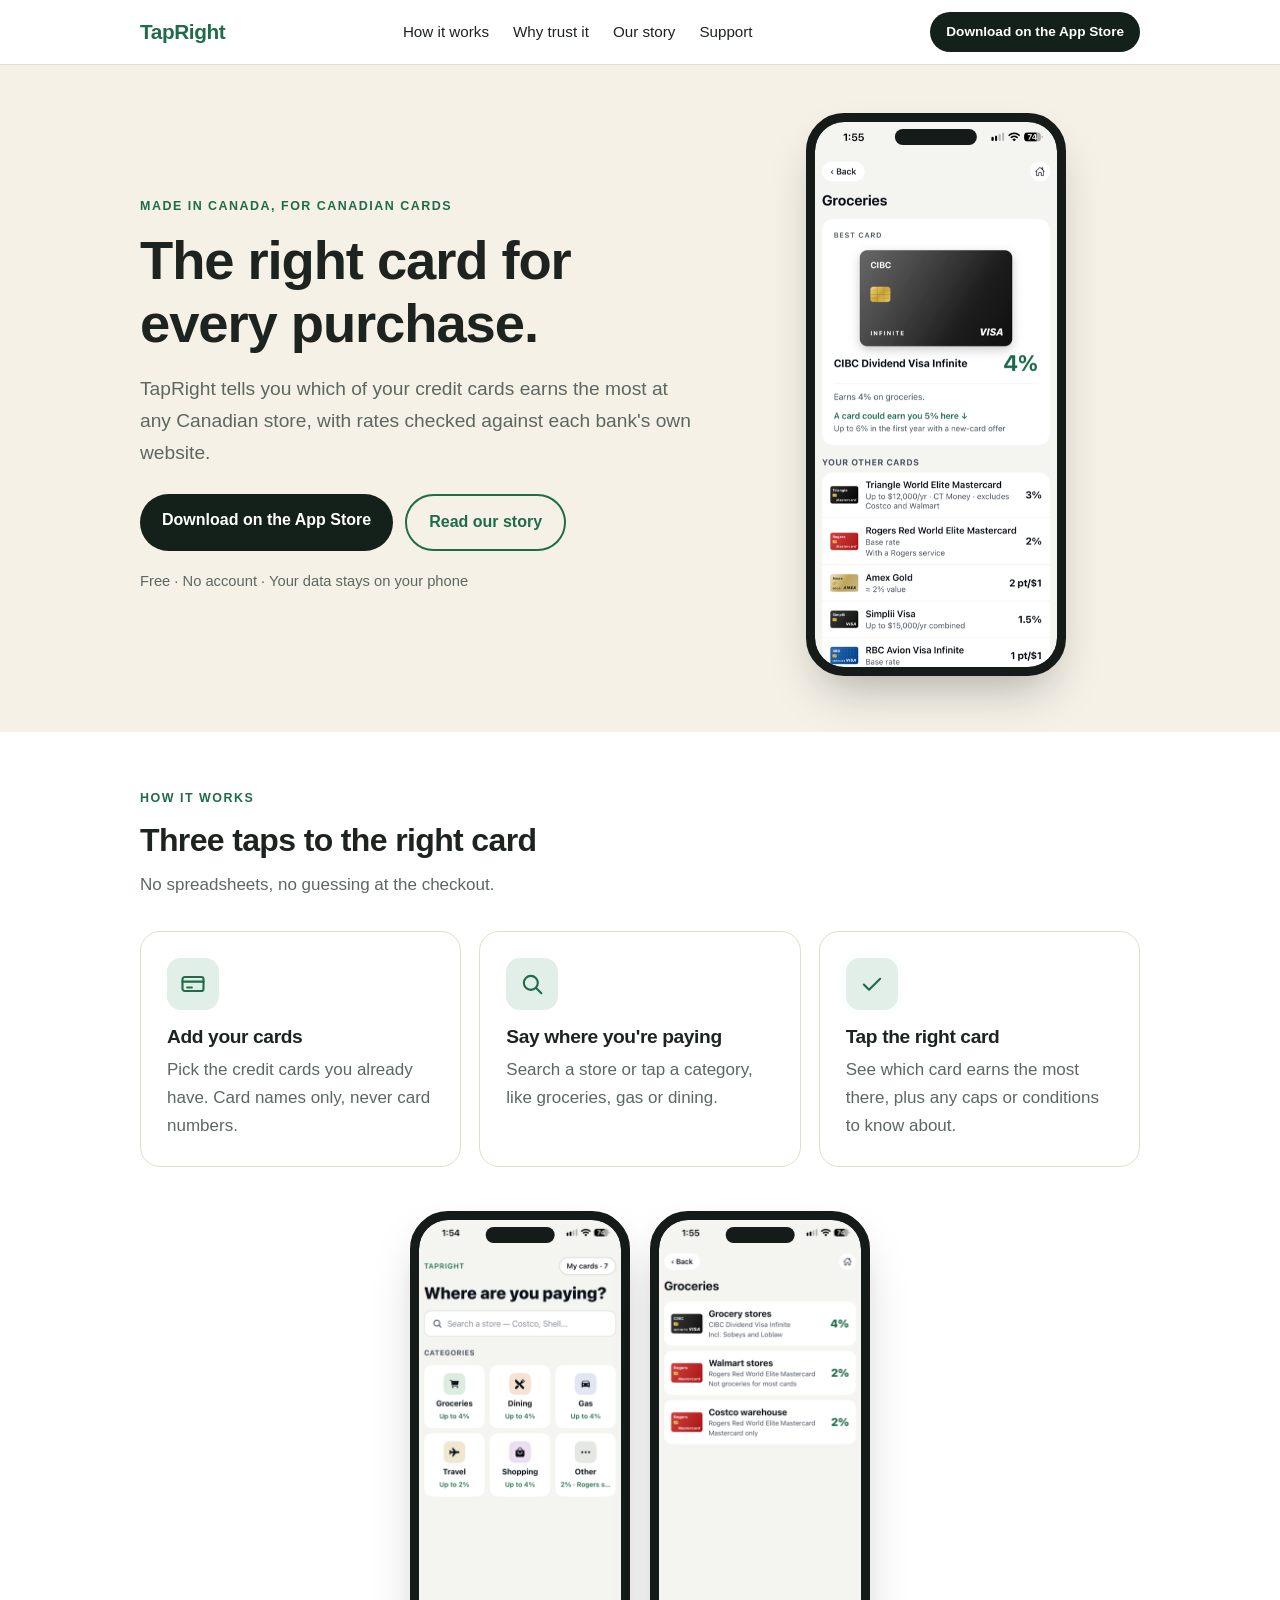
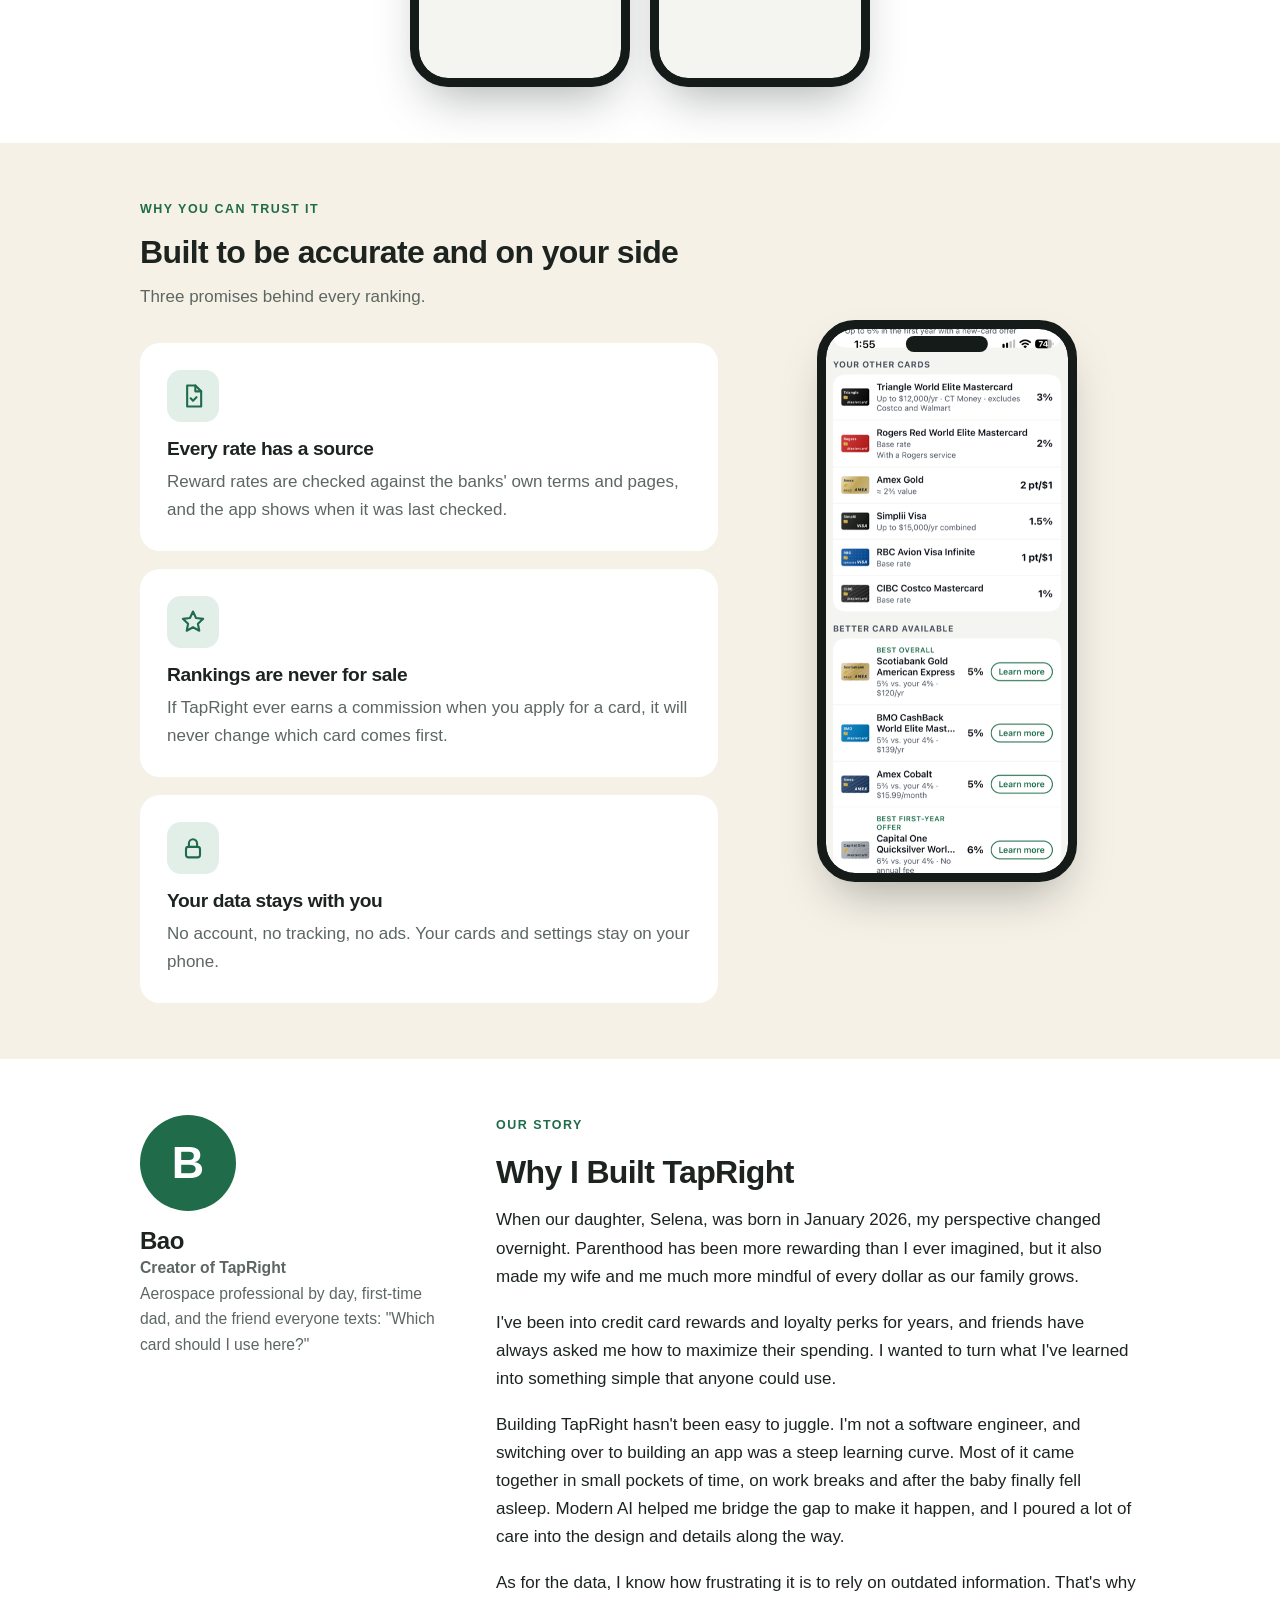
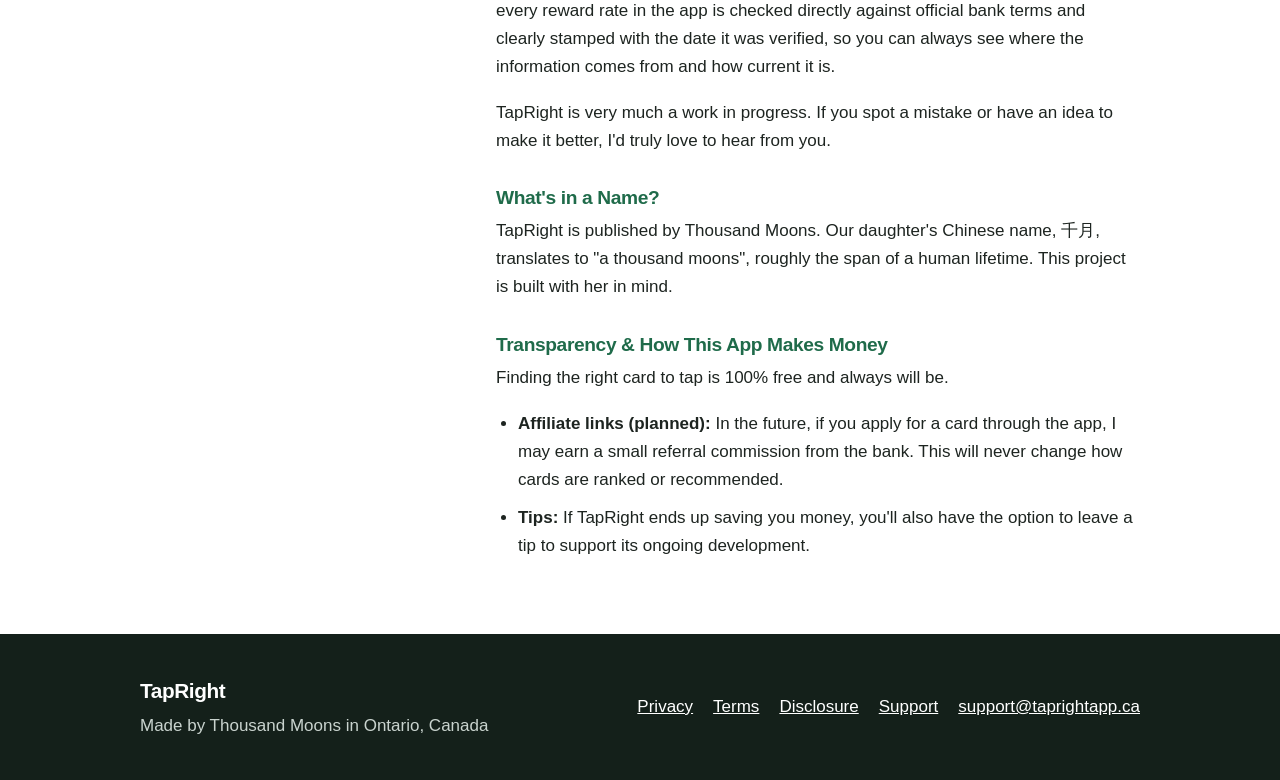
==== commit 65abf902: "TapRight is live: App Store buttons replace "Coming soon" Header pill on every page and the homepage" ====
--- a/index.html
+++ b/index.html
@@ -5,14 +5,14 @@
 <link rel="stylesheet" href="style.css"></head><body>
 <header class="site-header"><div class="wrap"><a class="brand" href="index.html">TapRight</a>
 <nav><a href="index.html#how">How it works</a><a href="index.html#trust">Why trust it</a><a href="index.html#story">Our story</a><a href="support.html">Support</a></nav>
-<a class="pill header-pill" href="index.html">Coming soon to the App Store</a></div></header>
+<a class="pill header-pill" href="https://apps.apple.com/ca/app/tapright-credit-card-picker/id6820776857">Download on the App Store</a></div></header>
 <main>
 <section class="beige hero"><div class="wrap">
 <div>
 <p class="label">Made in Canada, for Canadian cards</p>
 <h1>The right card for every purchase.</h1>
 <p class="lead">TapRight tells you which of your credit cards earns the most at any Canadian store, with rates checked against each bank's own website.</p>
-<div class="btns"><span class="btn btn-dark">Coming soon to the App Store</span><a class="btn btn-ghost" href="#story">Read our story</a></div>
+<div class="btns"><a class="btn btn-dark" href="https://apps.apple.com/ca/app/tapright-credit-card-picker/id6820776857">Download on the App Store</a><a class="btn btn-ghost" href="#story">Read our story</a></div>
 <p class="fine">Free · No account · Your data stays on your phone</p>
 </div>
 <div class="hero-art"><div class="phone"><img src="images/groceries.png" alt="TapRight showing the best card for groceries: CIBC Dividend Visa Infinite at 4%" width="432" height="934"></div></div>
